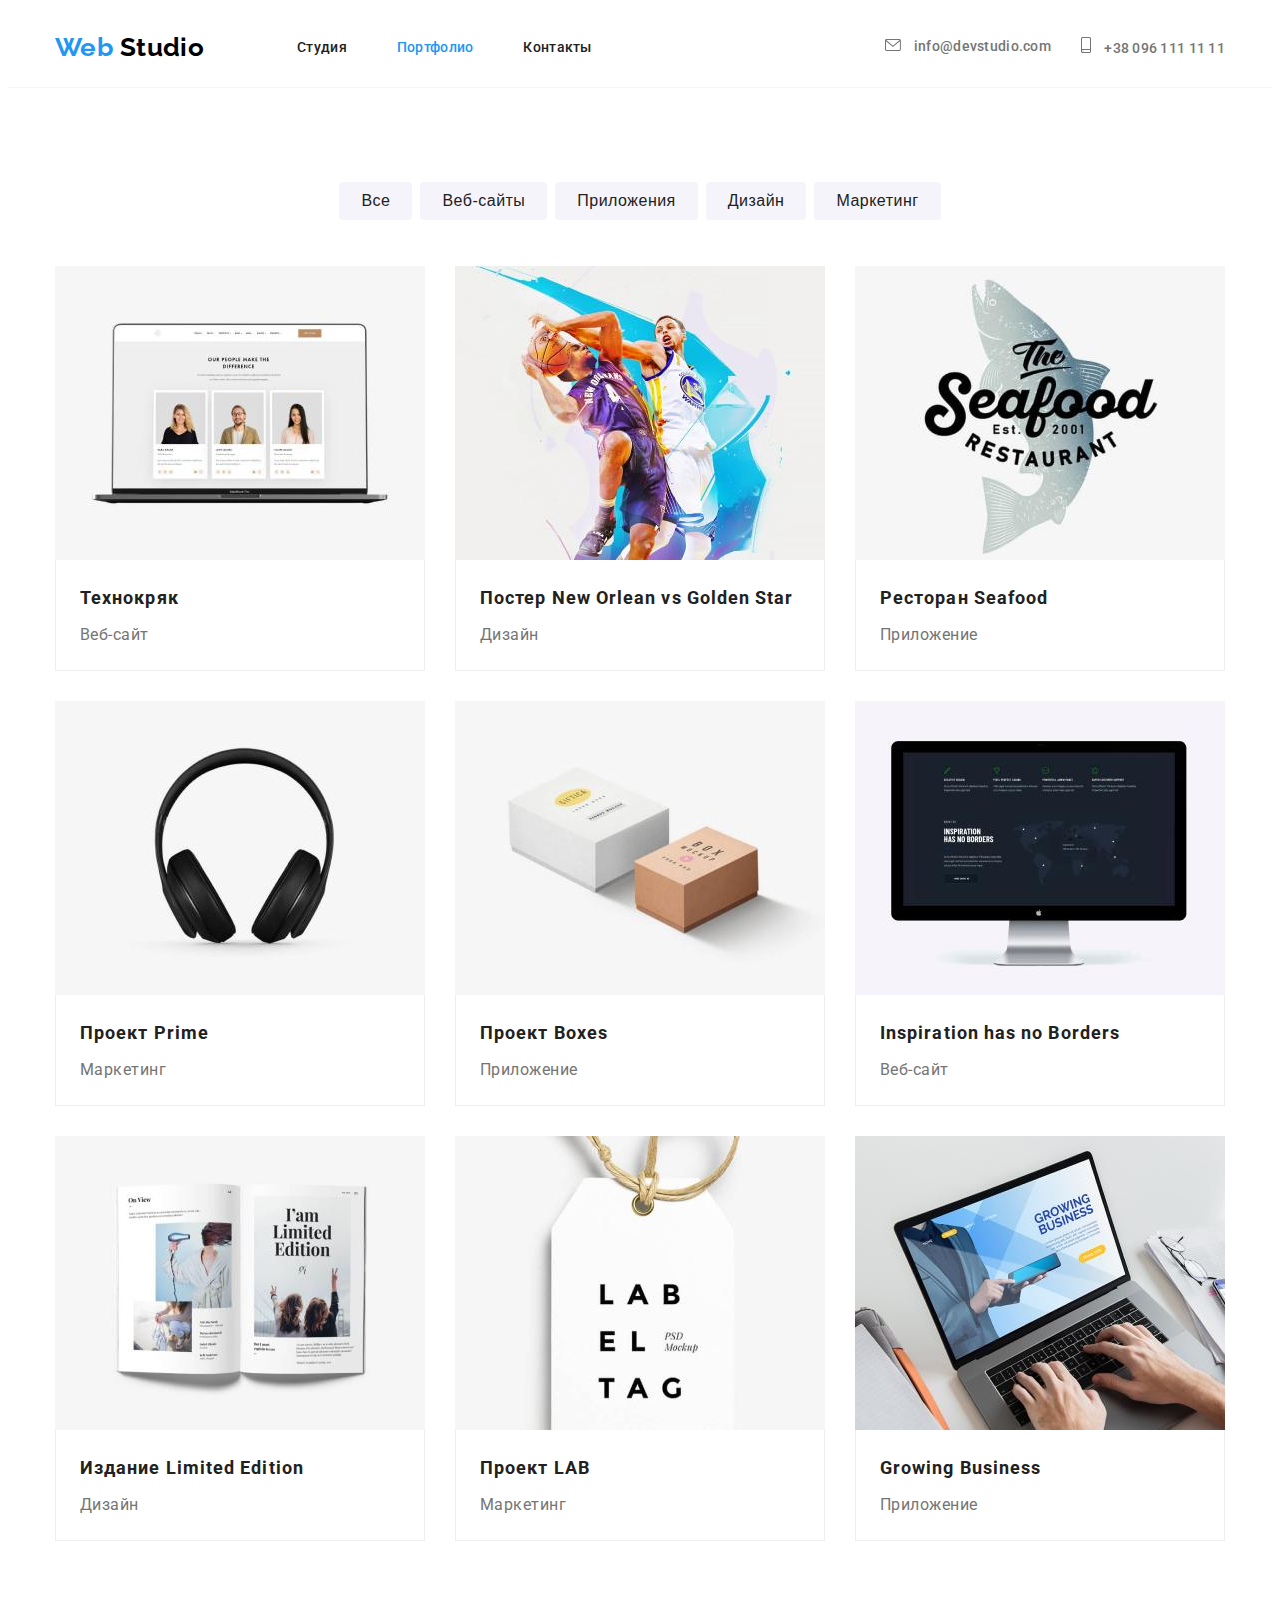
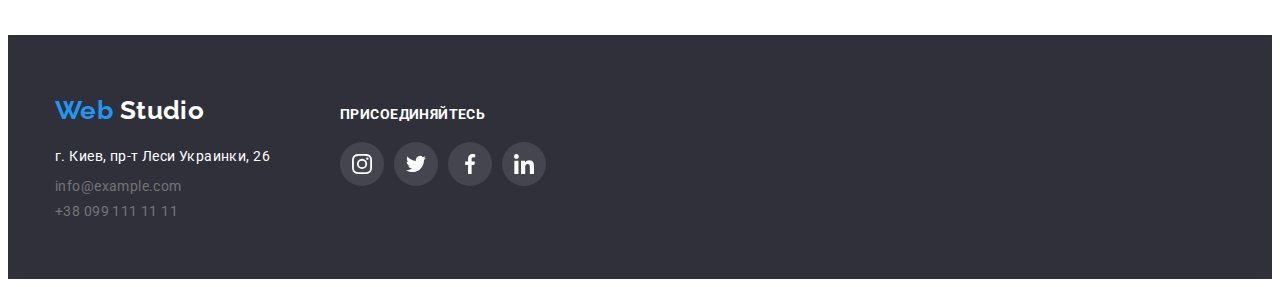
==== portfolio.html @ a91c990f "Клон ДЗ 4" ====
<!DOCTYPE html>
<html lang="ru">
	<head>
		<meta charset="UTF-8" />
		<meta http-equiv="X-UA-Compatible" content="IE=edge" />
		<meta name="viewport" content="width=device-width, initial-scale=1.0" />
		<title>Document</title>
		<link
			href="https://fonts.googleapis.com/css2?family=Raleway:wght@700&family=Roboto:wght@400;500;700;900&display=swap"
			rel="stylesheet"
		/>
		<link rel="stylesheet" href="https://github.com/sindresorhus/modern-normalize/blob/main/modern-normalize.css" />
		<link rel="stylesheet" href="./css/styles.css" />
	</head>

	<body>
		<!----- Хедер ----->
		<header class="header">
			<div class="container">
				<nav class="nav-container">
					<a class="logo logo-header" href="./index.html">
						Web
						<span>Studio</span>
					</a>
					<ul class="site-nav">
						<li class="item">
							<a class="link-nav" href="./index.html">Студия</a>
						</li>
						<li class="item"><a href="./portfolio.html" class="link-nav current">Портфолио</a></li>
						<li class="item"><a href="" class="link-nav">Контакты</a></li>
					</ul>
				</nav>

				<ul class="link">
					<li class="item">
						<a href="mailto:info@devstudio.com" class="address">
							<svg class="icons-header" width="16" height="12">
								<use href="images/sprite.svg#mail-icon"></use>
							</svg>
							info@devstudio.com
						</a>
					</li>
					<li class="item">
						<a href="tel:+380961111111" class="address">
							<svg class="icons-header" width="10" height="16">
								<use href="images/sprite.svg#phone-icon"></use>
							</svg>
							+38 096 111 11 11
						</a>
					</li>
				</ul>
			</div>
		</header>

		<main>
			<!----- Тело ----->
			<section class="section project-buttons">
				<div class="container">
					<!----- Фильтр ----->
					<h1 class="visually-hidden">Проекты</h1>
					<div class="buttons-container">
						<ul class="buttons-list">
							<li class="buttons-item"><button type="button" class="button">Все</button></li>
							<li class="buttons-item"><button type="button" class="button">Веб-сайты</button></li>
							<li class="buttons-item"><button type="button" class="button">Приложения</button></li>
							<li class="buttons-item"><button type="button" class="button">Дизайн</button></li>
							<li class="buttons-item"><button type="button" class="button">Маркетинг</button></li>
						</ul>
					</div>

					<!----- Проекты ----->
					<ul class="project-list">
						<li class="project-item">
							<a class="project-link" href="">
								<img src="./images/technokryak.jpg" alt="ноутбук" width="370" />
								<div class="object-text">
									<h2 class="title">Технокряк</h2>
									<p class="meaning">Веб-сайт</p>
								</div>
							</a>
						</li>

						<li class="project-item">
							<a class="project-link" href="">
								<img src="./images/poster.jpg" alt="баскетболисты" width="370" />
								<div class="object-text">
									<h2 class="title">Постер New Orlean vs Golden Star</h2>
									<p class="meaning">Дизайн</p>
								</div>
							</a>
						</li>

						<li class="project-item">
							<a class="project-link" href="">
								<img src="./images/restorant-seafood.jpg" alt="логотип Seafood" width="370" />
								<div class="object-text">
									<h2 class="title">Ресторан Seafood</h2>
									<p class="meaning">Приложение</p>
								</div>
							</a>
						</li>

						<li class="project-item">
							<a class="project-link" href="">
								<img src="./images/project-prime.jpg" alt="наушники" width="370" />
								<div class="object-text">
									<h2 class="title">Проект Prime</h2>
									<p class="meaning">Маркетинг</p>
								</div>
							</a>
						</li>

						<li class="project-item">
							<a class="project-link" href="">
								<img src="./images/project-boxes.jpg" alt="две коробочки" width="370" />
								<div class="object-text">
									<h2 class="title">Проект Boxes</h2>
									<p class="meaning">Приложение</p>
								</div>
							</a>
						</li>

						<li class="project-item">
							<a class="project-link" href="">
								<img src="./images/inspiration-has-no-borders.jpg" alt="iMac" width="370" />
								<div class="object-text">
									<h2 class="title">Inspiration has no Borders</h2>
									<p class="meaning">Веб-сайт</p>
								</div>
							</a>
						</li>

						<li class="project-item">
							<a class="project-link" href="">
								<img src="./images/limited-edition.jpg" alt="книжка" width="370" />
								<div class="object-text">
									<h2 class="title">Издание Limited Edition</h2>
									<p class="meaning">Дизайн</p>
								</div>
							</a>
						</li>

						<li class="project-item">
							<a class="project-link" href="">
								<img src="./images/project-lab.jpg" alt="бирка на шнурке" width="370" />
								<div class="object-text">
									<h2 class="title">Проект LAB</h2>
									<p class="meaning">Маркетинг</p>
								</div>
							</a>
						</li>

						<li class="project-item">
							<a class="project-link" href="">
								<img src="./images/growing-business.jpg" alt="работа на ноутбуке" width="370" />
								<div class="object-text">
									<h2 class="title">Growing Business</h2>
									<p class="meaning">Приложение</p>
								</div>
							</a>
						</li>
					</ul>
				</div>
			</section>
		</main>

		<!----- Футер ----->
		<footer class="footer">
			<div class="container footer-container">
				<div class="address-block">
					<a class="logo-footer" href="./index.html">
						Web
						<span>Studio</span>
					</a>
					<address>
						<ul class="footer-address">
							<li class="link-footer">
								<a
									href="https://www.google.com.ua/maps/place/%D0%B1%D1%83%D0%BB.+%D0%9B%D0%B5%D1%81%D0%B8+%D0%A3%D0%BA%D1%80%D0%B0%D0%B8%D0%BD%D0%BA%D0%B8,+26,+%D0%9A%D0%B8%D0%B5%D0%B2,+02000/@50.4265294,30.5389544,17z/data=!4m13!1m7!3m6!1s0x40d4cf0e033ecbe9:0x57a4dffefec77da0!2z0LHRg9C7LiDQm9C10YHQuCDQo9C60YDQsNC40L3QutC4LCAyNiwg0JrQuNC10LIsIDAyMDAw!3b1!8m2!3d50.4265807!4d30.5383859!3m4!1s0x40d4cf0e033ecbe9:0x57a4dffefec77da0!8m2!3d50.4265807!4d30.5383859?hl=ru&authuser=0"
									class="address-link"
								>
									г. Киев, пр-т Леси Украинки, 26
								</a>
							</li>
							<li class="link-footer">
								<a href="mailto:info@example.com" class="address">info@example.com</a>
							</li>
							<li class="link-footer">
								<a href="tel:+380991111111" class="address">+38 099 111 11 11</a>
							</li>
						</ul>
					</address>
				</div>
				<div class="social-block">
					<p class="subscribe-text">присоединяйтесь</p>
					<ul class="social-list">
						<li class="social-item">
							<a class="social-link" href="">
								<svg class="social-icon" width="20" height="20"><use href="images/sprite.svg#instagram"></use></svg>
							</a>
						</li>
						<li class="social-item">
							<a class="social-link" href="">
								<svg class="social-icon" width="20" height="20"><use href="images/sprite.svg#twitter"></use></svg>
							</a>
						</li>
						<li class="social-item">
							<a class="social-link" href="">
								<svg class="social-icon" width="20" height="20"><use href="images/sprite.svg#facebook"></use></svg>
							</a>
						</li>
						<li class="social-item">
							<a class="social-link" href="">
								<svg class="social-icon" width="20" height="20"><use href="images/sprite.svg#linkedin"></use></svg>
							</a>
						</li>
					</ul>
				</div>
			</div>
		</footer>
	</body>
</html>
---- css/styles.css ----
/* Prymery background color #e5e5e5 */
/* secondary background color #F5F4FA */
/* Titltle color #212121*/
/* Secondary color #757575 */
/* acсent color #2196F3 */
/* color white #ffffff */

:root {
	--background-color: #ffffff;
	--secondary-background-color: #f5f4fa;
	--background-footer-color: #2f303a;
	--title-color: #212121;
	--secondary-text-color: #757575;
	--accent-color: #2196f3;
	--black-logo-color: #000000;
	--border-portfolio-color: #eeeeee;
	--border-client-color: #afb1b8;
	--icon-color: #afb1b8;
	--icon-bacground-color: #44454e;
}

body {
	background-color: var(--background-color);
	color: var(--title-color);
	font-family: Roboto, sans-serif;
	font-size: 14px;
	letter-spacing: 0.03em;
}

ul {
	list-style: none;
	padding-left: 0;
	margin: 0;
}
a {
	text-decoration: none;
}
img {
	display: block;
	max-width: 100%;
	height: auto;
}

h1,
h2,
h3,
h4,
h5,
h6,
p {
	margin: 0;
}
.visually-hidden {
	position: absolute;
	white-space: nowrap;
	width: 1px;
	height: 1px;
	overflow: hidden;
	border: 0;
	padding: 0;
	clip: rect(0 0 0 0);
	clip-path: inset(50%);
	margin: -1px;
}

.container {
	box-sizing: border-box;
	width: 1200px;
	padding-left: 15px;
	padding-right: 15px;

	margin-right: auto;
	margin-left: auto;
}
.section {
	padding-top: 94px;
	padding-bottom: 94px;
}

/* ---------- Хедер ---------- */
.header {
	background-color: var(--background-color);
	border-bottom: 1px solid var(--secondary-background-color);
}
.header .container {
	display: flex;
	align-items: center;
}
.nav-container {
	display: flex;
}

/* ---------- Лого ---------- */
.logo,
.logo-footer {
	color: var(--accent-color);
	font-family: Raleway;
	font-style: normal;
	font-weight: bold;
	font-size: 26px;
	line-height: 1.19;
}
.logo-header {
	display: block;
	margin-top: 24px;
	margin-bottom: 24px;
}
.logo span {
	color: var(--black-logo-color);
}

/* ---------- Ссылки ---------- */
.site-nav {
	display: flex;
	align-items: center;
	margin-left: 93px;
}

/* Алтернативный вариант: .site-nav .item + .item { 
  margin-left 50px}
  применится margin-left
  только к тем, у кого есть сосед сверху в списке
  */

/* Применяется ко всему списку кроме последнего */
.site-nav .item:not(:last-child) {
	margin-right: 50px;
}
.site-nav .link-nav {
	color: var(--title-color);
	font-weight: 500;
	font-size: 14px;
	line-height: 1.14;
	letter-spacing: 0.02em;
}
.site-nav .link-nav:hover,
.site-nav .link-nav:focus {
	color: var(--accent-color);
}

.site-nav .current {
	color: var(--accent-color);
}

/* ---------- Контакты ---------- */
.link {
	display: flex;
	padding-left: 0px;
	margin-left: auto;
	align-items: center;
}
.link .item + .item {
	margin-left: 30px;
}

.link .address {
	display: block;
	color: var(--secondary-text-color);
	font-weight: 500;
	font-size: 14px;
	line-height: 1.14;
	letter-spacing: 0.02em;
}
.link .address:hover,
.link .address:focus {
	color: var(--accent-color);
}
.link .item {
	display: flex;
}
.icons-header {
	margin-right: 10px;
	fill: currentColor;
}
.icons-header:hover,
.icons-header:focus {
	fill: var(--accent-color);
}
/* ---------- СТУДИЯ ---------- */

/* ---------- Герой ---------- */
.hero {
	background-color: var(--background-footer-color);
	padding-top: 200px;
	padding-bottom: 200px;
	background-image: linear-gradient(to right, rgba(47, 48, 58, 0.4), rgba(47, 48, 58, 0.4)), url(../images/hero-img.jpg);
	max-width: 1600px;
	margin: 0 auto 0 auto;
	background-position: center;
	background-size: cover;
}

.hero-title {
	display: block;
	margin: 0;

	color: var(--background-color);
	font-weight: 900;
	font-size: 44px;
	line-height: 1.36;
	text-align: center;
	letter-spacing: 0.06em;
	text-transform: uppercase;
}

/* ---------- Кнопка героя ---------- */
.hero .hero-button {
	display: block;
	border: 0;
	border-radius: 4px;
	padding: 10px 30px;
	margin-top: 30px;
	margin-left: auto;
	margin-right: auto;

	background-color: var(--accent-color);
	color: var(--background-color);
	font-family: Roboto;
	font-weight: bold;
	font-size: 16px;
	line-height: 1.87;
	align-items: center;
	text-align: center;
	letter-spacing: 0.06em;
	cursor: pointer;
}

/* ---------- Особенности ---------- */
.peculiarities {
	padding-bottom: 0;
}
.peculiarities .container {
	display: flex;
	flex-wrap: wrap;
	justify-content: center;
}
.hidden-title {
	margin-left: auto;
	margin-right: auto;
}
.container .card-set {
	display: flex;
	margin: 0 15px;
}
.peculiarities .item:not(:last-child) {
	margin-right: 30px;
}

.peculiarities .peculiarities-title {
	color: var(--title-color);
	font-weight: bold;
	line-height: 1.14;
	text-transform: uppercase;
	margin-top: 30px;
}
.peculiarities .peculiarities-description {
	margin-top: 10px;

	color: var(--secondary-text-color);
	line-height: 1.71;
}
.icon-peculiarities {
	padding: 25px 100px;
	border-radius: 4px;
	background-color: var(--secondary-background-color);
}

/* ---------- Чем мы занимаемся ---------- */
.our-work .container {
	display: flex;
	flex-wrap: wrap;
}
.container .work-card {
	display: flex;
}
.title-work {
	margin-left: auto;
	margin-right: auto;
}
.work-card .item {
	margin-top: 50px;
}
.work-card .item:not(:last-child) {
	margin-right: 30px;
}
.our-work .title-work,
.our-team .title-team {
	color: var(--title-color);
	font-weight: bold;
	font-size: 36px;
	line-height: 1.16;
	text-align: center;
}

/* ---------- Наша команда ---------- */
.our-team {
	background-color: var(--secondary-background-color);
}

.our-team .container {
	display: flex;
	flex-wrap: wrap;
}
.container .title-team {
	margin-left: auto;
	margin-right: auto;
}
.container .team-card {
	display: flex;
	margin-top: 50px;
}
.team-card .item:not(:last-child) {
	margin-right: 30px;
}
.team-card .item {
	box-shadow: 0px 2px 1px 0px rgba(0, 0, 0, 0.2), 0px 1px 1px 0px rgba(0, 0, 0, 0.14),
		0px 4px 4px 0px rgba(0, 0, 0, 0.25);
}
.text-team {
	padding-top: 30px;
	padding-bottom: 30px;
	border-radius: 0 0 4px 4px;
	background-color: var(--background-color);
}
.our-team .name {
	color: var(--title-color);
	font-weight: 500;
	font-size: 16px;
	line-height: 1.18;
	text-align: center;
}
.our-team .position {
	margin-top: 10px;

	color: var(--secondary-text-color);
	font-size: 16px;
	line-height: 1.18;
	text-align: center;
}
.icon-list {
	display: flex;
	margin: 16px 32px 0 32px;
}
.social-link-team {
	fill: var(--icon-color);
	display: block;
	box-sizing: border-box;
	background-color: var(--background-color);
	width: 44px;
	height: 44px;
	padding: 12px;
	border-radius: 50%;
}

.icon-item:not(:last-child) {
	margin-right: 10px;
}
.social-link-team:hover,
.social-link-team:focus {
	background-color: var(--accent-color);
	fill: var(--background-color);
}

/* ---------- Постоянные клиенты ---------- */

.title-clients {
	margin-bottom: 50px;
	font-family: Roboto;
	font-style: normal;
	font-weight: bold;
	font-size: 36px;
	line-height: 1.16;
	text-align: center;
	letter-spacing: 0.03em;
}
.clients-list {
	display: flex;
	justify-content: space-between;
}
.clients-item:not(:last-child) {
	margin-right: 30px;
}
.client-link {
	fill: var(--icon-color);
	display: block;
	box-sizing: border-box;
	width: 170px;
	height: 92px;
	padding: 16px 32px;
	align-items: center;
	border-radius: 4px;
	border: 1px solid var(--border-client-color);
}
.client-link:hover,
.client-link:focus {
	border-color: var(--accent-color);
	fill: var(--accent-color);
}

/* ---------- ПОРТФОЛИО ---------- */

/* ---------- Фильтр ---------- */
.project-buttons .container {
	display: flex;
	flex-wrap: wrap;
}

.buttons-container .buttons-list {
	display: flex;
	justify-content: center;
}
.buttons-container {
	padding-bottom: 16px;
	margin-left: auto;
	margin-right: auto;
}

.buttons-list .buttons-item:not(:last-child) {
	margin-right: 8px;
}
.buttons-list .button {
	display: block;
	border: 0;
	border-radius: 4px;
	padding: 6px 22px;

	color: var(--title-color);
	background-color: var(--secondary-background-color);
	font-weight: 500;
	font-size: 16px;
	line-height: 1.62;
	text-align: center;
	letter-spacing: 0.03em;
	cursor: pointer;
}
.buttons-list .button:hover,
.buttons-list .button:focus {
	background-color: var(--accent-color);
	color: var(--background-color);
	box-shadow: 0px 2px 2px 0px rgba(0, 0, 0, 0.12), 0px 1px 2px 0px rgba(0, 0, 0, 0.08),
		0px 3px 1px 0px rgba(0, 0, 0, 0.1);
}

/*---------- Проекты ---------- */
.container .project-list {
	display: flex;
	flex-wrap: wrap;

	margin-right: -30px;
}

.project-list .project-item {
	margin-right: 30px;
	margin-top: 30px;
	flex-basis: calc(100% / 3 - 30px);
}
.project-link {
	display: block;
}
.project-link:hover,
.project-link:focus {
	box-shadow: 1px 4px 6px 0px rgba(0, 0, 0, 0.16), 0px 4px 4px 0px rgba(0, 0, 0, 0.06),
		0px 1px 1px 0px rgba(0, 0, 0, 0.12);
}
.object-text {
	border-left: 1px solid var(--border-portfolio-color);
	border-bottom: 1px solid var(--border-portfolio-color);
	border-right: 1px solid var(--border-portfolio-color);
	padding: 20px 24px;
}

.project-list .title {
	color: var(--title-color);
	font-weight: bold;
	font-size: 18px;
	line-height: 2;
	letter-spacing: 0.06em;
}

.project-list .meaning {
	margin-top: 4px;

	color: var(--secondary-text-color);
	font-size: 16px;
	line-height: 1.87;
	letter-spacing: 0.03em;
}

/* ---------- Футер ---------- */
footer {
	padding-top: 60px;
	padding-bottom: 60px;
	background-color: var(--background-footer-color);
}
.footer-container {
	display: flex;
}
.logo-footer {
	display: block;
}
.footer-address {
	margin-top: 20px;
	margin-right: 70px;
}
.footer-address .link-footer:not(:first-child) {
	margin-top: 9px;
}

.logo-footer span {
	color: var(--background-color);
}
.address-link {
	color: var(--background-color);
	font-style: normal;
	line-height: 1.71;
}
.address-link:hover,
.address-link:focus {
	color: var(--accent-color);
}
.footer .address {
	color: var(--secondary-text-color);
	font-style: normal;
	line-height: 1.71px;
}
.footer .address:hover,
.footer .address:focus {
	color: var(--accent-color);
}

.subscribe-text {
	padding-top: 12px;
	color: var(--background-color);
	font-family: Roboto;
	font-style: normal;
	font-weight: bold;
	font-size: 14px;
	line-height: 1.14;
	letter-spacing: 0.03em;
	text-transform: uppercase;
}
.social-list {
	display: flex;
	margin-top: 20px;
}
.social-link {
	display: block;
	box-sizing: border-box;
	background-color: var(--icon-bacground-color);
	width: 44px;
	height: 44px;
	padding: 12px;
	border-radius: 50%;
}

.social-icon {
	fill: var(--background-color);
}
.social-item:not(:last-child) {
	margin-right: 10px;
}
.social-link:hover,
.social-link:focus {
	background-color: var(--accent-color);
}
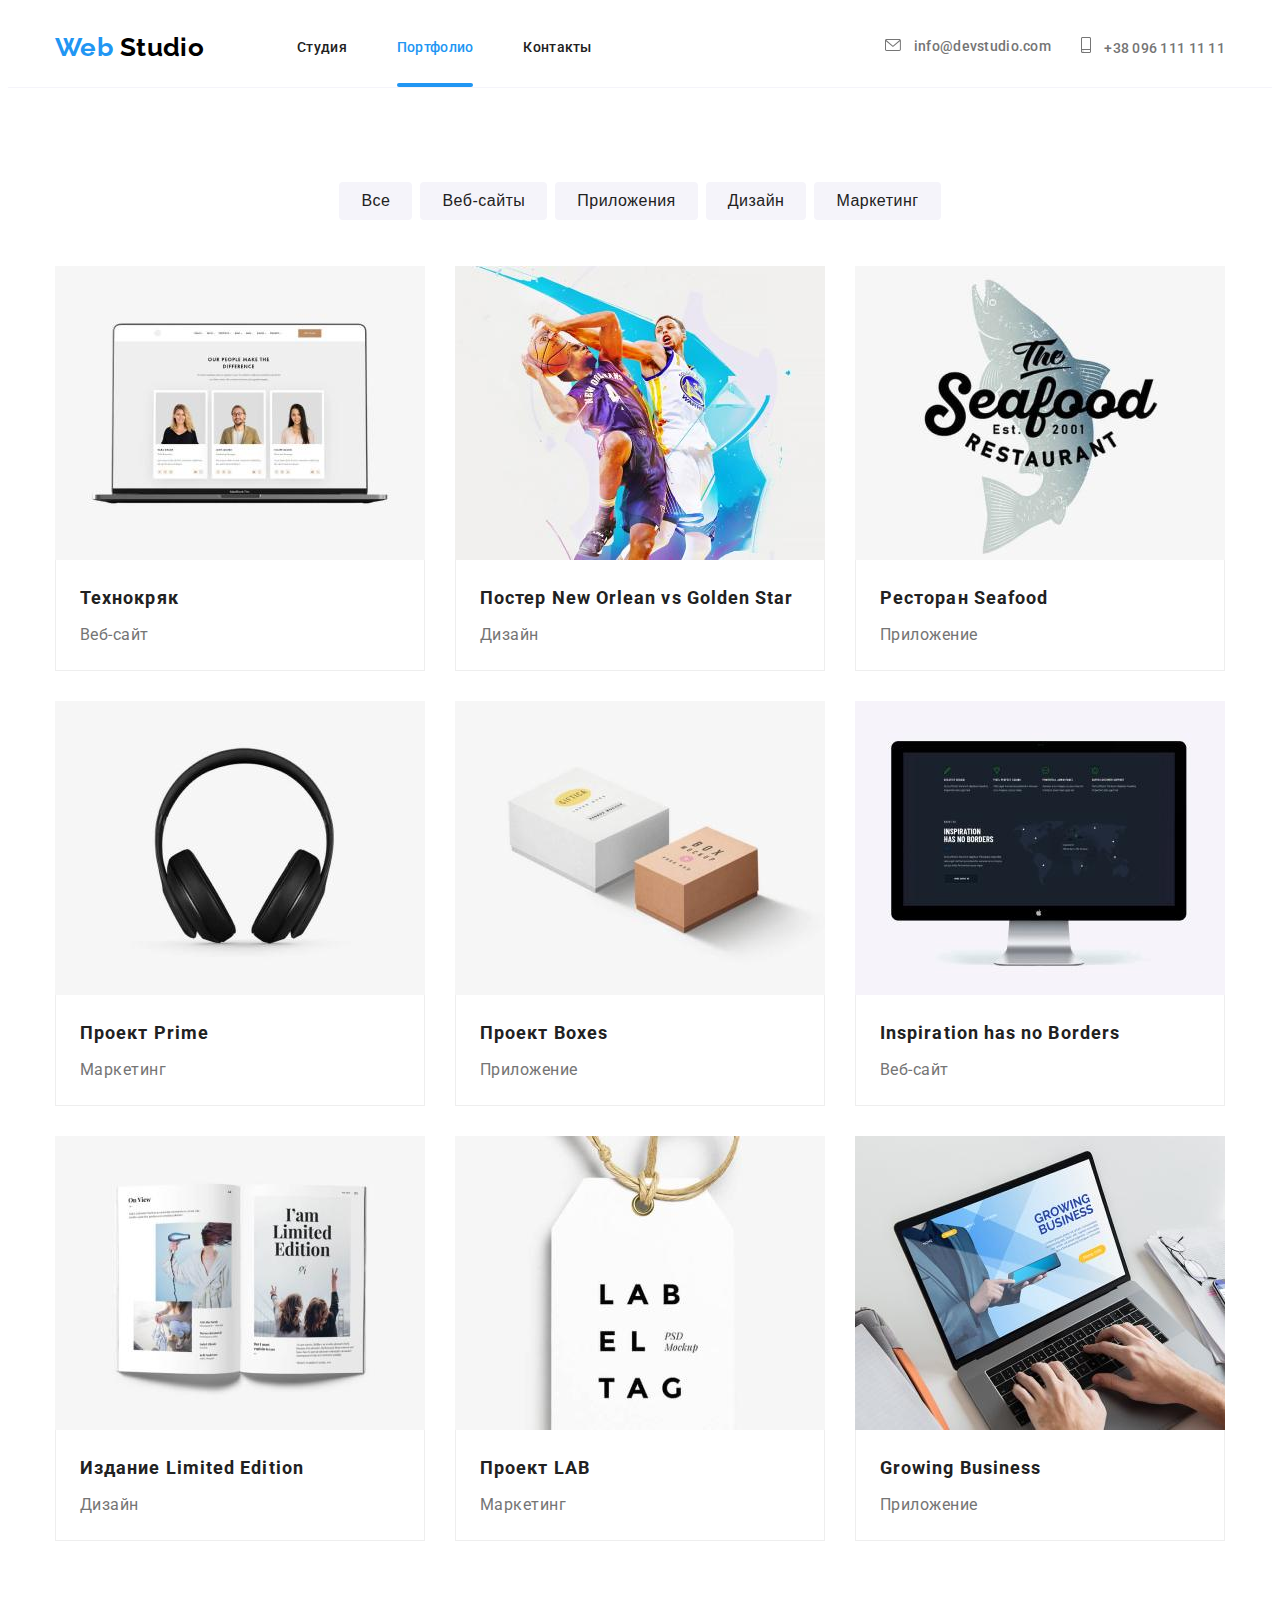
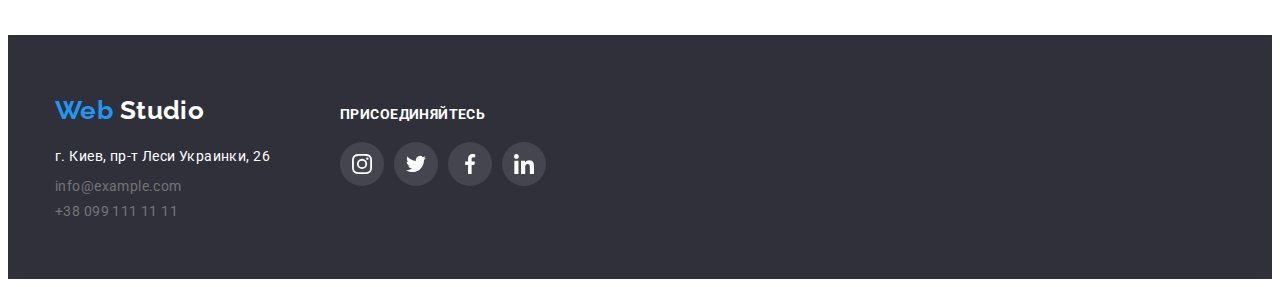
==== commit d165aa8f: "Добавляет модальное окно и всплывающие окна" ====
--- a/portfolio.html
+++ b/portfolio.html
@@ -72,7 +72,13 @@
 					<ul class="project-list">
 						<li class="project-item">
 							<a class="project-link" href="">
-								<img src="./images/technokryak.jpg" alt="ноутбук" width="370" />
+								<div class="project-img">
+									<img src="./images/technokryak.jpg" alt="ноутбук" width="370" />
+								
+								<div class="window-action">
+									<p class="window-action-text">Технокряк это современная площадка распространения коронавируса. Компании используют эту платформу для цифрового шпионажа и атак на защищённые сервера конкурентов.</p>
+								</div>
+								</div>
 								<div class="object-text">
 									<h2 class="title">Технокряк</h2>
 									<p class="meaning">Веб-сайт</p>
@@ -82,7 +88,12 @@
 
 						<li class="project-item">
 							<a class="project-link" href="">
-								<img src="./images/poster.jpg" alt="баскетболисты" width="370" />
+								<div class="project-img">
+									<img src="./images/poster.jpg" alt="баскетболисты" width="370" />
+								<div class="window-action">
+									<p class="window-action-text">Технокряк это современная площадка распространения коронавируса. Компании используют эту платформу для цифрового шпионажа и атак на защищённые сервера конкурентов.</p>
+								</div>
+								</div>
 								<div class="object-text">
 									<h2 class="title">Постер New Orlean vs Golden Star</h2>
 									<p class="meaning">Дизайн</p>
@@ -92,7 +103,12 @@
 
 						<li class="project-item">
 							<a class="project-link" href="">
+								<div class="project-img">
 								<img src="./images/restorant-seafood.jpg" alt="логотип Seafood" width="370" />
+								<div class="window-action">
+									<p class="window-action-text">Технокряк это современная площадка распространения коронавируса. Компании используют эту платформу для цифрового шпионажа и атак на защищённые сервера конкурентов.</p>
+								</div>
+								</div>
 								<div class="object-text">
 									<h2 class="title">Ресторан Seafood</h2>
 									<p class="meaning">Приложение</p>
@@ -102,7 +118,12 @@
 
 						<li class="project-item">
 							<a class="project-link" href="">
+								<div class="project-img">
 								<img src="./images/project-prime.jpg" alt="наушники" width="370" />
+								<div class="window-action">
+									<p class="window-action-text">Технокряк это современная площадка распространения коронавируса. Компании используют эту платформу для цифрового шпионажа и атак на защищённые сервера конкурентов.</p>
+								</div>
+								</div>
 								<div class="object-text">
 									<h2 class="title">Проект Prime</h2>
 									<p class="meaning">Маркетинг</p>
@@ -112,7 +133,12 @@
 
 						<li class="project-item">
 							<a class="project-link" href="">
+								<div class="project-img">
 								<img src="./images/project-boxes.jpg" alt="две коробочки" width="370" />
+								<div class="window-action">
+									<p class="window-action-text">Технокряк это современная площадка распространения коронавируса. Компании используют эту платформу для цифрового шпионажа и атак на защищённые сервера конкурентов.</p>
+								</div>
+								</div>
 								<div class="object-text">
 									<h2 class="title">Проект Boxes</h2>
 									<p class="meaning">Приложение</p>
@@ -122,7 +148,12 @@
 
 						<li class="project-item">
 							<a class="project-link" href="">
+								<div class="project-img">
 								<img src="./images/inspiration-has-no-borders.jpg" alt="iMac" width="370" />
+								<div class="window-action">
+									<p class="window-action-text">Технокряк это современная площадка распространения коронавируса. Компании используют эту платформу для цифрового шпионажа и атак на защищённые сервера конкурентов.</p>
+								</div>
+								</div>
 								<div class="object-text">
 									<h2 class="title">Inspiration has no Borders</h2>
 									<p class="meaning">Веб-сайт</p>
@@ -132,7 +163,12 @@
 
 						<li class="project-item">
 							<a class="project-link" href="">
+								<div class="project-img">
 								<img src="./images/limited-edition.jpg" alt="книжка" width="370" />
+								<div class="window-action">
+									<p class="window-action-text">Технокряк это современная площадка распространения коронавируса. Компании используют эту платформу для цифрового шпионажа и атак на защищённые сервера конкурентов.</p>
+								</div>
+								</div>
 								<div class="object-text">
 									<h2 class="title">Издание Limited Edition</h2>
 									<p class="meaning">Дизайн</p>
@@ -142,7 +178,12 @@
 
 						<li class="project-item">
 							<a class="project-link" href="">
+								<div class="project-img">
 								<img src="./images/project-lab.jpg" alt="бирка на шнурке" width="370" />
+								<div class="window-action">
+									<p class="window-action-text">Технокряк это современная площадка распространения коронавируса. Компании используют эту платформу для цифрового шпионажа и атак на защищённые сервера конкурентов.</p>
+								</div>
+								</div>
 								<div class="object-text">
 									<h2 class="title">Проект LAB</h2>
 									<p class="meaning">Маркетинг</p>
@@ -152,7 +193,12 @@
 
 						<li class="project-item">
 							<a class="project-link" href="">
+								<div class="project-img">
 								<img src="./images/growing-business.jpg" alt="работа на ноутбуке" width="370" />
+								<div class="window-action">
+									<p class="window-action-text">Технокряк это современная площадка распространения коронавируса. Компании используют эту платформу для цифрового шпионажа и атак на защищённые сервера конкурентов.</p>
+								</div>
+								</div>
 								<div class="object-text">
 									<h2 class="title">Growing Business</h2>
 									<p class="meaning">Приложение</p>
--- a/css/styles.css
+++ b/css/styles.css
@@ -17,6 +17,10 @@
 	--border-client-color: #afb1b8;
 	--icon-color: #afb1b8;
 	--icon-bacground-color: #44454e;
+	--backdrop-color: #00000033;
+	--bacground-activ-window: #2196F3E5;
+	--animation-timing: cubic-bezier(0.4, 0, 0.2, 1);
+
 }
 
 body {
@@ -111,6 +115,7 @@
 
 /* ---------- Ссылки ---------- */
 .site-nav {
+
 	display: flex;
 	align-items: center;
 	margin-left: 93px;
@@ -127,6 +132,9 @@
 	margin-right: 50px;
 }
 .site-nav .link-nav {
+	position: relative;
+	padding-top: 20px;
+	padding-bottom: 32px;
 	color: var(--title-color);
 	font-weight: 500;
 	font-size: 14px;
@@ -140,6 +148,32 @@
 
 .site-nav .current {
 	color: var(--accent-color);
+}
+
+.current.link-nav::after {
+	transform: scaleX(1);
+}
+/* ---------- Подчеркивание меню ---------- */
+
+
+.link-nav::after {
+	position: absolute;
+	content: "";
+	display: block;
+
+	width: 100%;
+	height: 4px;
+	left: 0;
+	bottom: 0;
+	border-radius: 2px;
+	background-color: var(--accent-color);
+
+	transform: scaleX(0);
+	transition: transform 250ms var(--animation-timing);
+}
+
+.link-nav:hover::after {
+	transform: scaleX(1);
 }
 
 /* ---------- Контакты ---------- */
@@ -456,6 +490,7 @@
 }
 .project-link {
 	display: block;
+
 }
 .project-link:hover,
 .project-link:focus {
@@ -485,6 +520,55 @@
 	line-height: 1.87;
 	letter-spacing: 0.03em;
 }
+/* ---------- Всплывающее окно ---------- */
+
+.project-img {
+	position: relative;
+	overflow: hidden;
+}
+.project-img::before {
+	display: block;
+	position: absolute;
+	content: "";
+	top: 0;
+	left: 0;
+	
+	width: 100%;
+	height: 100%;
+
+	transform: translateY(100%);
+	background-color: var(--bacground-activ-window);
+
+	transition: transform 250ms cubic-bezier(0.4, 0, 0.2, 1);
+}
+.project-link:hover .project-img::before {
+	transform: translateY(0);
+}
+
+.window-action {
+	position: absolute;
+	top: 0;
+	left: 0;
+
+	padding: 63px 24px;
+	transform: translateY(100%);
+
+transition: transform 250ms cubic-bezier(0.4, 0, 0.2, 1);
+}
+
+.project-link:hover .window-action {
+transform: translateY(0);
+}
+
+.window-action-text {
+
+	font-size: 18px;
+	line-height: 1.56;
+	letter-spacing: 0.03em;
+
+	color: var(--background-color);
+}
+
 
 /* ---------- Футер ---------- */
 footer {
@@ -563,3 +647,59 @@
 .social-link:focus {
 	background-color: var(--accent-color);
 }
+
+/* ---------- Модальное окно ---------- */
+
+.backdrop {
+	position: fixed;
+	top: 0;
+	left: 0;
+	width: 100%;
+	height: 100%;
+	background-color: var(--backdrop-color);
+
+	opacity: 1;
+	transition: opacity 250ms linear;
+	
+	
+}
+.backdrop.is-hidden {
+	opacity: 0;
+	pointer-events: none;
+	
+}
+
+.backdrop.is-hidden .modal {
+	transform: translate(-50%, -50%) scale(0);
+}
+
+.modal {
+	position: absolute;
+	top: 50%;
+	left: 50%;
+	
+
+	width: 528px;
+	height: 581px;
+	padding: 45px 15px 15px 15px;
+
+	border-radius: 4px;
+	background-color: var(--background-color);
+	box-shadow: 0px 1px 3px rgba(0, 0, 0, 0.12), 0px 1px 1px rgba(0, 0, 0, 0.14), 0px 2px 1px rgba(0, 0, 0, 0.2);
+
+transform: translate(-50%, -50%) scale(1);
+transition: transform 250ms linear;
+
+}
+.close-icon {
+	position: absolute;
+	top: 8px;
+	right: 8px;
+
+	width: 30px;
+	height: 30px;
+
+	cursor: pointer;
+	
+
+}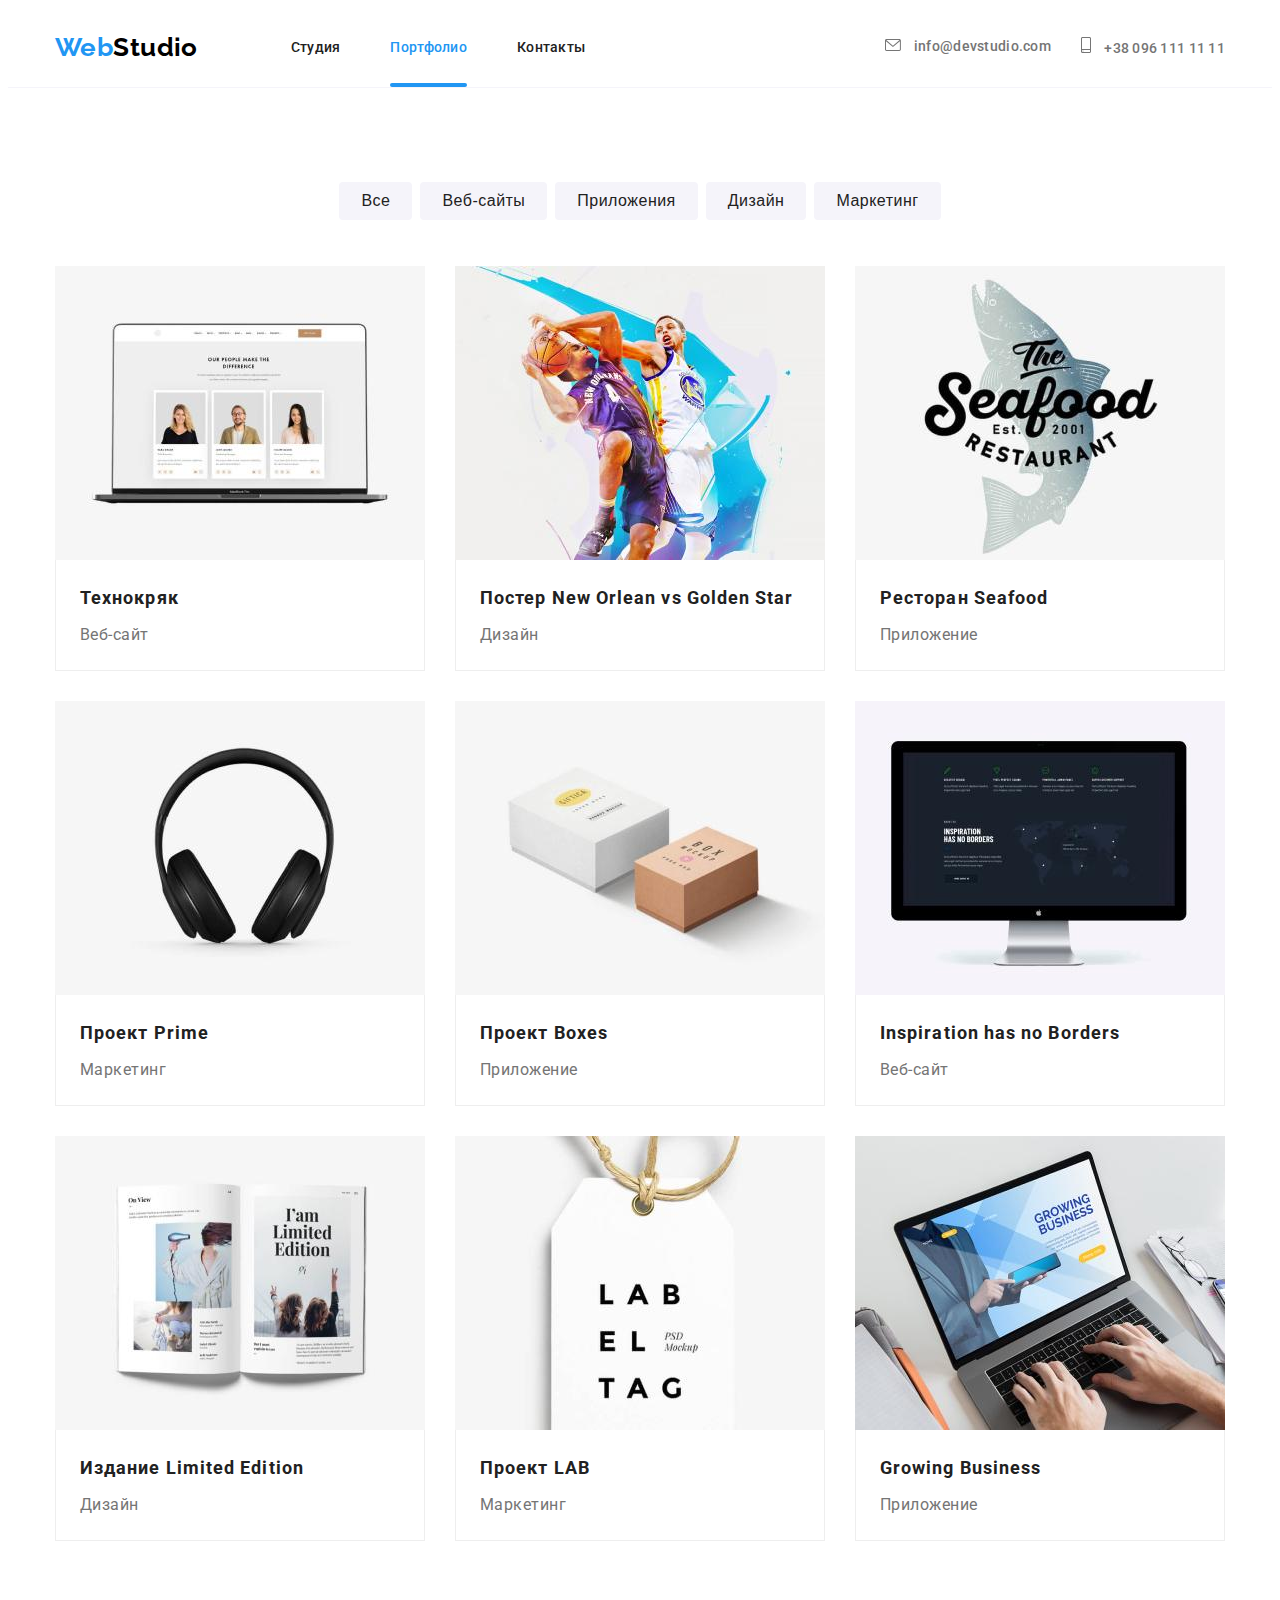
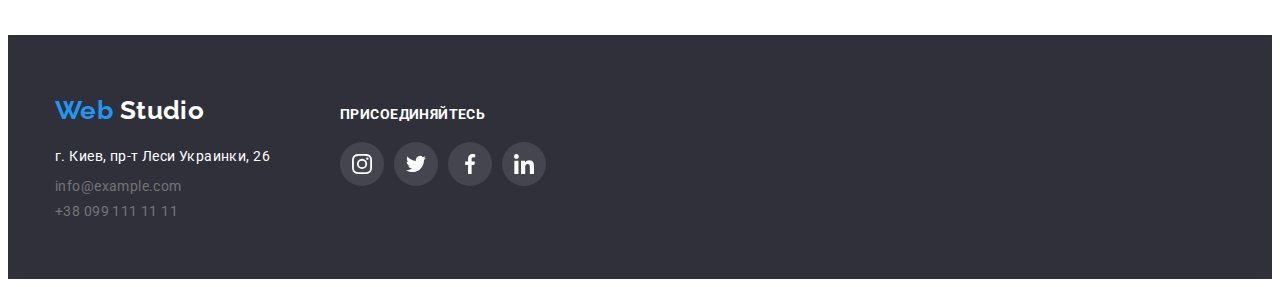
==== commit 69fb4bf8: "Добавляет переменные таймингу и ссилки" ====
--- a/portfolio.html
+++ b/portfolio.html
@@ -19,8 +19,7 @@
 			<div class="container">
 				<nav class="nav-container">
 					<a class="logo logo-header" href="./index.html">
-						Web
-						<span>Studio</span>
+						Web<span>Studio</span>
 					</a>
 					<ul class="site-nav">
 						<li class="item">
@@ -222,7 +221,7 @@
 						<ul class="footer-address">
 							<li class="link-footer">
 								<a
-									href="https://www.google.com.ua/maps/place/%D0%B1%D1%83%D0%BB.+%D0%9B%D0%B5%D1%81%D0%B8+%D0%A3%D0%BA%D1%80%D0%B0%D0%B8%D0%BD%D0%BA%D0%B8,+26,+%D0%9A%D0%B8%D0%B5%D0%B2,+02000/@50.4265294,30.5389544,17z/data=!4m13!1m7!3m6!1s0x40d4cf0e033ecbe9:0x57a4dffefec77da0!2z0LHRg9C7LiDQm9C10YHQuCDQo9C60YDQsNC40L3QutC4LCAyNiwg0JrQuNC10LIsIDAyMDAw!3b1!8m2!3d50.4265807!4d30.5383859!3m4!1s0x40d4cf0e033ecbe9:0x57a4dffefec77da0!8m2!3d50.4265807!4d30.5383859?hl=ru&authuser=0"
+									href="https://www.google.com.ua/maps/place/%D0%B1%D1%83%D0%BB.+%D0%9B%D0%B5%D1%81%D0%B8+%D0%A3%D0%BA%D1%80%D0%B0%D0%B8%D0%BD%D0%BA%D0%B8,+26,+%D0%9A%D0%B8%D0%B5%D0%B2,+02000/@50.4265294,30.5389544,17z/data=!4m13!1m7!3m6!1s0x40d4cf0e033ecbe9:0x57a4dffefec77da0!2z0LHRg9C7LiDQm9C10YHQuCDQo9C60YDQsNC40L3QutC4LCAyNiwg0JrQuNC10LIsIDAyMDAw!3b1!8m2!3d50.4265807!4d30.5383859!3m4!1s0x40d4cf0e033ecbe9:0x57a4dffefec77da0!8m2!3d50.4265807!4d30.5383859?hl=ru&authuser=0" target="_blank"
 									class="address-link"
 								>
 									г. Киев, пр-т Леси Украинки, 26
@@ -241,22 +240,22 @@
 					<p class="subscribe-text">присоединяйтесь</p>
 					<ul class="social-list">
 						<li class="social-item">
-							<a class="social-link" href="">
+							<a class="social-link" href="https://www.instagram.com/" target="_blank">
 								<svg class="social-icon" width="20" height="20"><use href="images/sprite.svg#instagram"></use></svg>
 							</a>
 						</li>
 						<li class="social-item">
-							<a class="social-link" href="">
+							<a class="social-link" href="https://twitter.com/?lang=ru" target="_blank">
 								<svg class="social-icon" width="20" height="20"><use href="images/sprite.svg#twitter"></use></svg>
 							</a>
 						</li>
 						<li class="social-item">
-							<a class="social-link" href="">
+							<a class="social-link" href="https://www.facebook.com/" target="_blank">
 								<svg class="social-icon" width="20" height="20"><use href="images/sprite.svg#facebook"></use></svg>
 							</a>
 						</li>
 						<li class="social-item">
-							<a class="social-link" href="">
+							<a class="social-link" href="https://www.linkedin.com/" target="_blank">
 								<svg class="social-icon" width="20" height="20"><use href="images/sprite.svg#linkedin"></use></svg>
 							</a>
 						</li>
--- a/css/styles.css
+++ b/css/styles.css
@@ -38,6 +38,7 @@
 }
 a {
 	text-decoration: none;
+	
 }
 img {
 	display: block;
@@ -150,9 +151,7 @@
 	color: var(--accent-color);
 }
 
-.current.link-nav::after {
-	transform: scaleX(1);
-}
+
 /* ---------- Подчеркивание меню ---------- */
 
 
@@ -173,6 +172,10 @@
 }
 
 .link-nav:hover::after {
+	transform: scaleX(1);
+}
+
+.current.link-nav::after {
 	transform: scaleX(1);
 }
 
@@ -539,7 +542,7 @@
 	transform: translateY(100%);
 	background-color: var(--bacground-activ-window);
 
-	transition: transform 250ms cubic-bezier(0.4, 0, 0.2, 1);
+	transition: transform 250ms var(--animation-timing);
 }
 .project-link:hover .project-img::before {
 	transform: translateY(0);
@@ -553,7 +556,7 @@
 	padding: 63px 24px;
 	transform: translateY(100%);
 
-transition: transform 250ms cubic-bezier(0.4, 0, 0.2, 1);
+transition: transform 250ms var(--animation-timing);
 }
 
 .project-link:hover .window-action {
